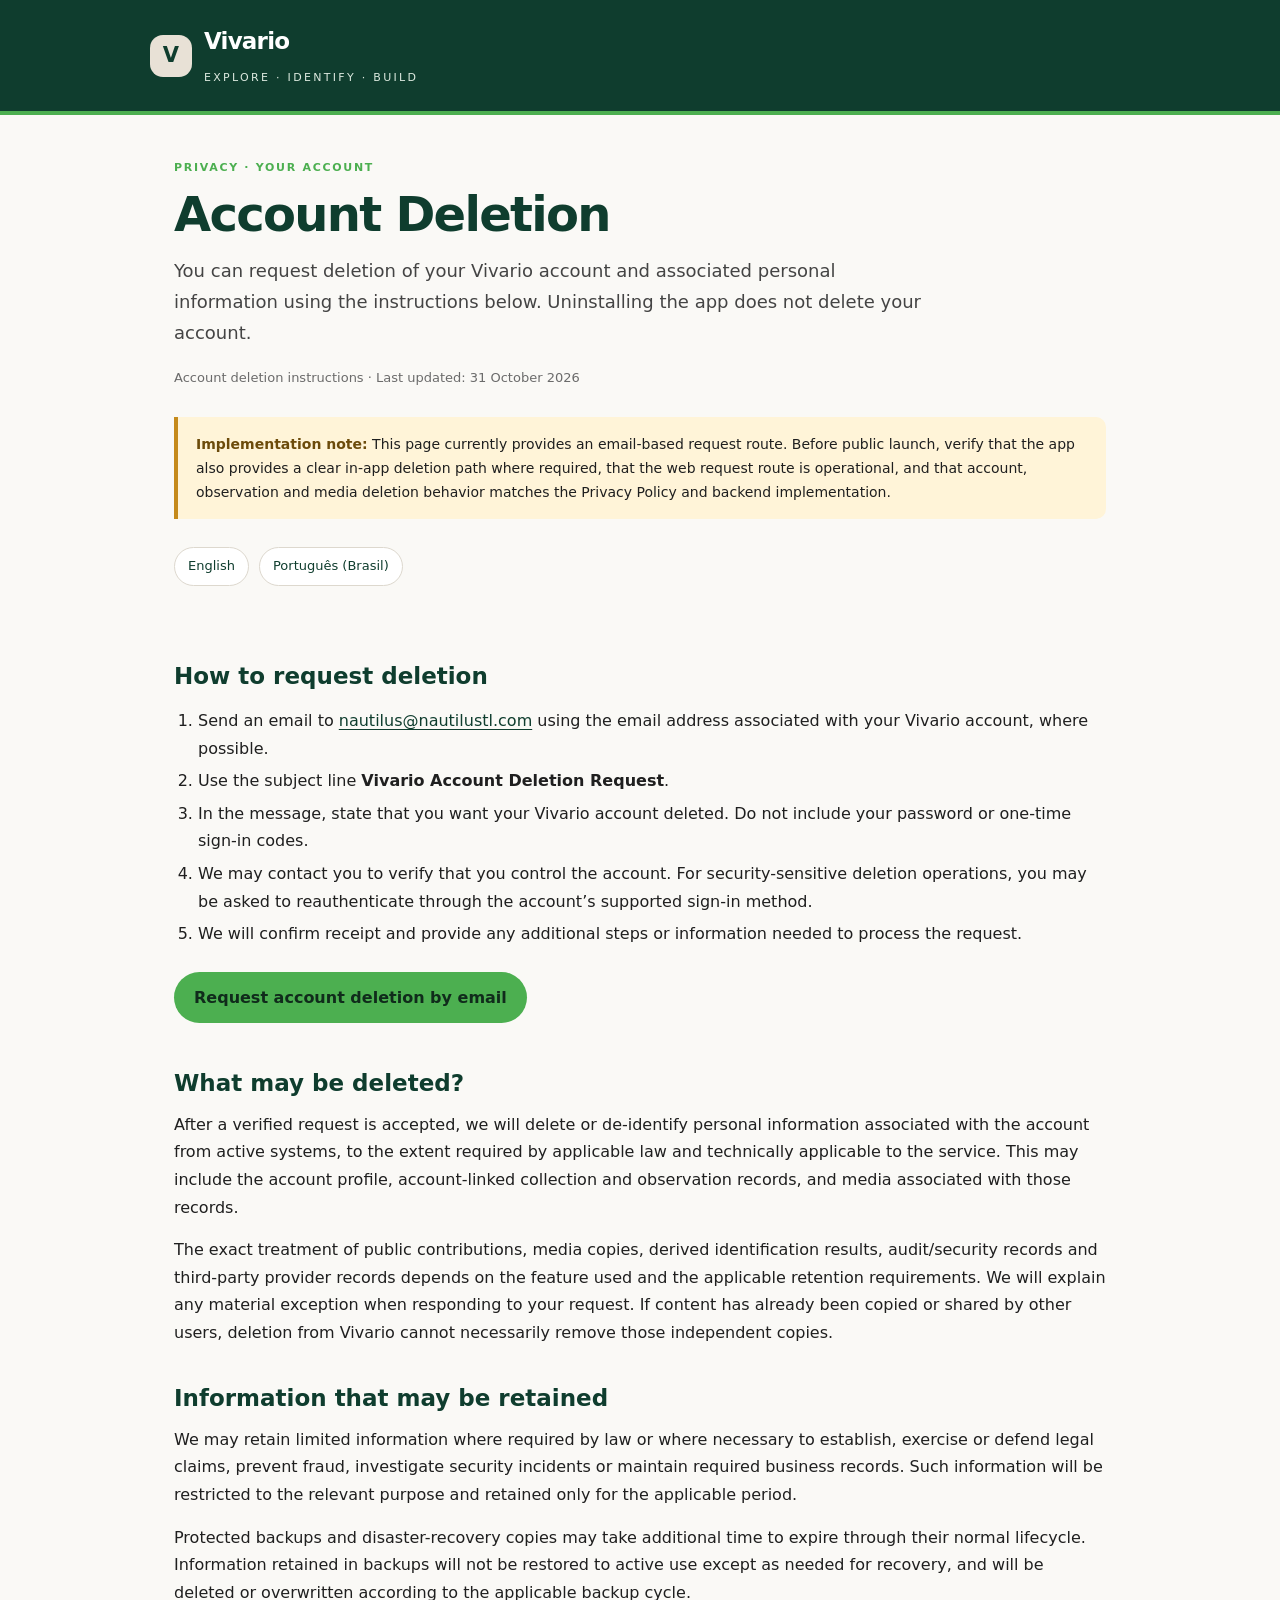
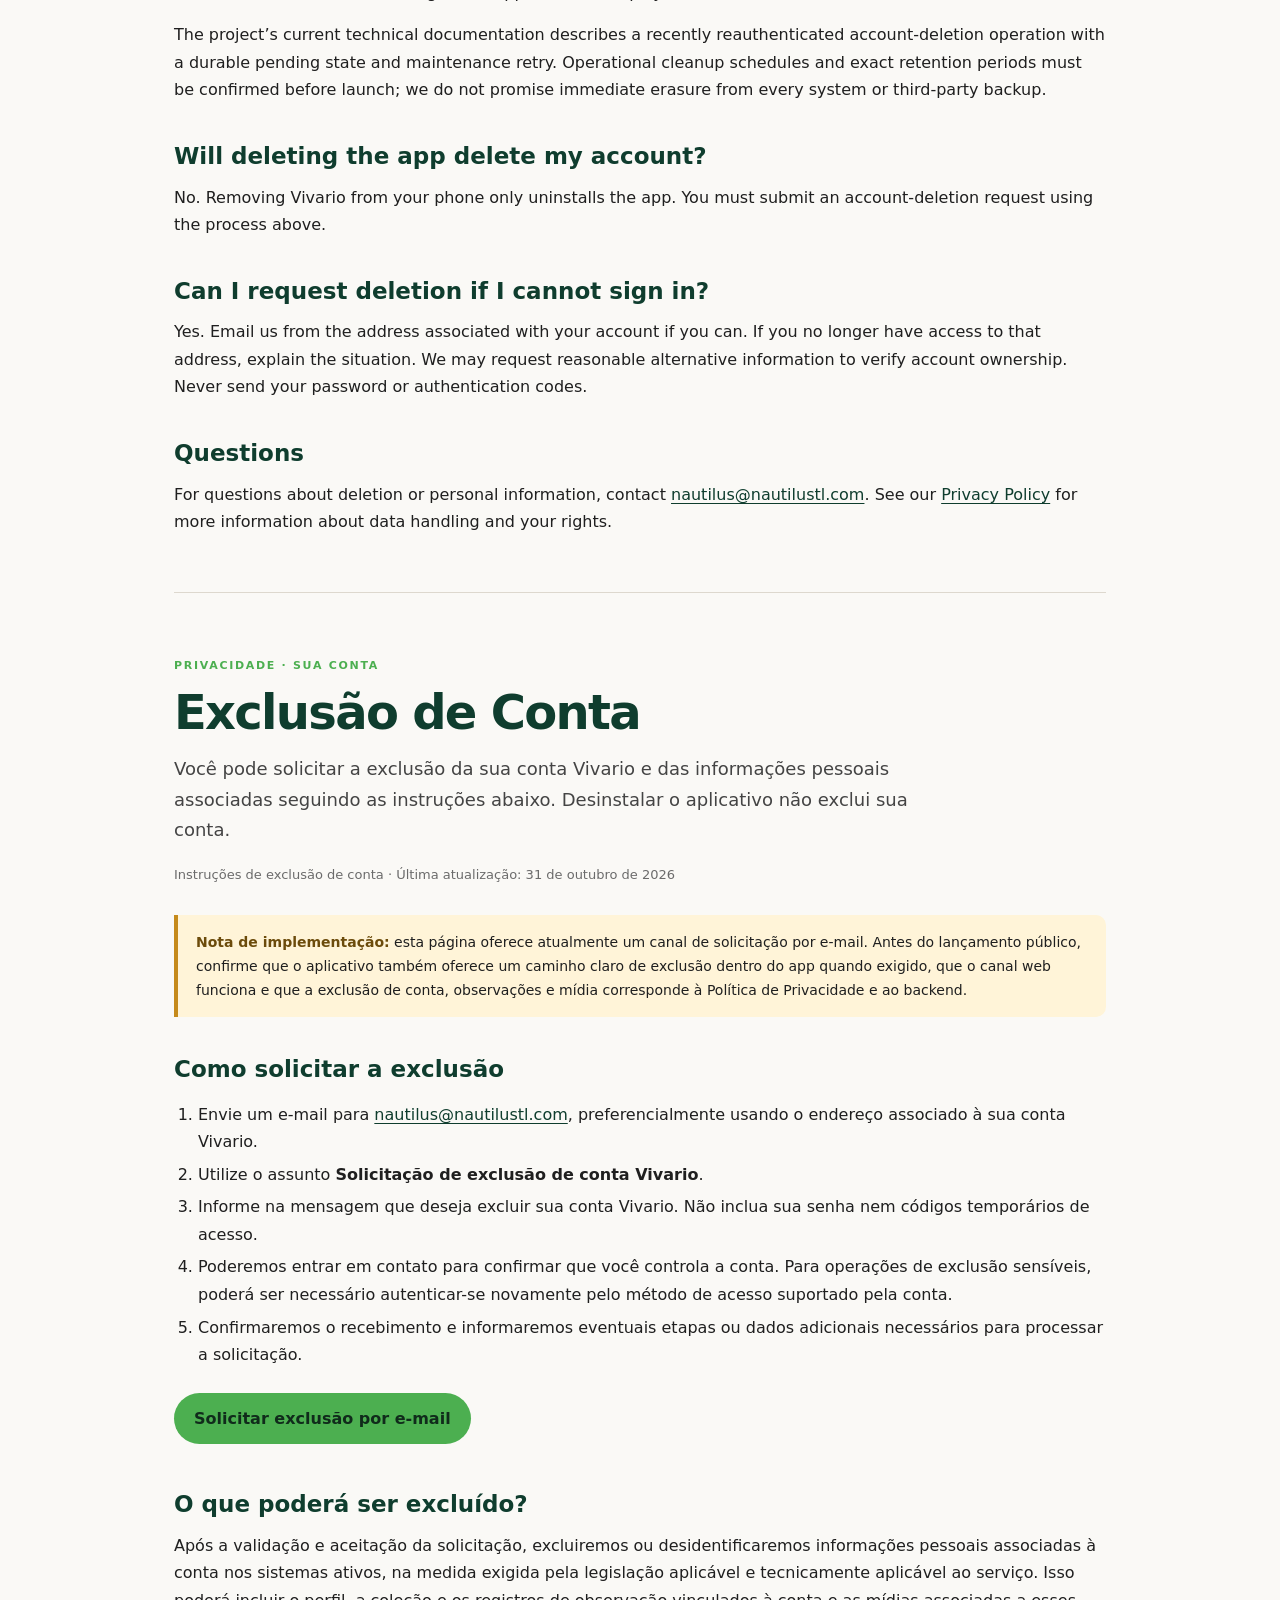
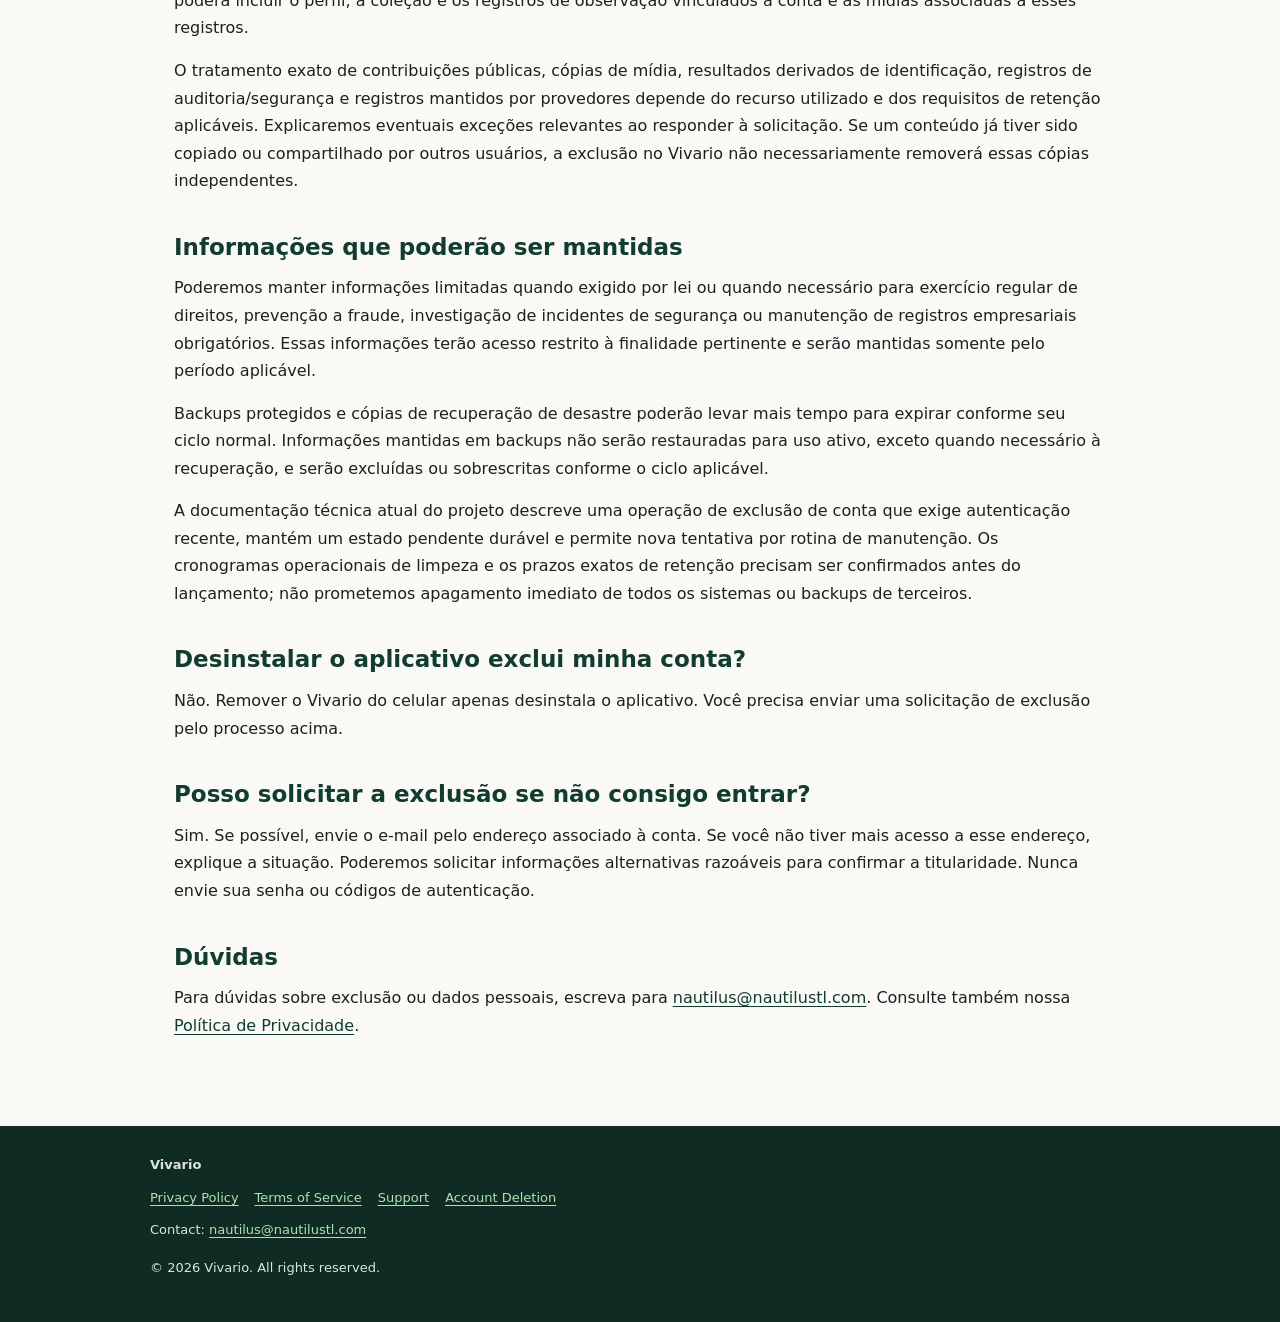
==== delete-account/index.html @ e832a82d "modified:   README.md 	new file:   assets/style.css 	new file:   delete-account/index.html 	modified" ====
<!doctype html>
<html lang="en">
<head>
  <meta charset="utf-8">
  <meta name="viewport" content="width=device-width, initial-scale=1">
  <meta name="description" content="How to request deletion of a Vivario account and associated personal information.">
  <meta name="robots" content="index,follow">
  <title>Account Deletion | Vivario</title>
  <link rel="stylesheet" href="../assets/style.css">
</head>
<body>
<header class="site-header"><div class="header-inner">
  <a class="brand" href="../" aria-label="Vivario home">
    <span class="brand-mark">V</span>
    <span><span class="brand-name">Vivario</span><br><span class="tagline">Explore · Identify · Build</span></span>
  </a>
</div></header>
<main>

<div class="eyebrow">Privacy · Your account</div>
<h1>Account Deletion</h1>
<p class="lead">You can request deletion of your Vivario account and associated personal information using the instructions below. Uninstalling the app does not delete your account.</p>
<p class="meta">Account deletion instructions · Last updated: 31 October 2026</p>
<div class="notice"><strong>Implementation note:</strong> This page currently provides an email-based request route. Before public launch, verify that the app also provides a clear in-app deletion path where required, that the web request route is operational, and that account, observation and media deletion behavior matches the Privacy Policy and backend implementation.</div>
<nav class="lang-nav"><a href="#english">English</a><a href="#portugues">Português (Brasil)</a></nav>
<section id="english" class="doc-section">
<h2>How to request deletion</h2>
<ol>
<li>Send an email to <a href="mailto:nautilus@nautilustl.com?subject=Vivario%20Account%20Deletion%20Request">nautilus@nautilustl.com</a> using the email address associated with your Vivario account, where possible.</li>
<li>Use the subject line <strong>Vivario Account Deletion Request</strong>.</li>
<li>In the message, state that you want your Vivario account deleted. Do not include your password or one-time sign-in codes.</li>
<li>We may contact you to verify that you control the account. For security-sensitive deletion operations, you may be asked to reauthenticate through the account’s supported sign-in method.</li>
<li>We will confirm receipt and provide any additional steps or information needed to process the request.</li>
</ol>
<a class="button" href="mailto:nautilus@nautilustl.com?subject=Vivario%20Account%20Deletion%20Request&body=I%20request%20the%20deletion%20of%20my%20Vivario%20account.%0A%0AAccount%20email%3A%20">Request account deletion by email</a>

<h2>What may be deleted?</h2>
<p>After a verified request is accepted, we will delete or de-identify personal information associated with the account from active systems, to the extent required by applicable law and technically applicable to the service. This may include the account profile, account-linked collection and observation records, and media associated with those records.</p>
<p>The exact treatment of public contributions, media copies, derived identification results, audit/security records and third-party provider records depends on the feature used and the applicable retention requirements. We will explain any material exception when responding to your request. If content has already been copied or shared by other users, deletion from Vivario cannot necessarily remove those independent copies.</p>

<h2>Information that may be retained</h2>
<p>We may retain limited information where required by law or where necessary to establish, exercise or defend legal claims, prevent fraud, investigate security incidents or maintain required business records. Such information will be restricted to the relevant purpose and retained only for the applicable period.</p>
<p>Protected backups and disaster-recovery copies may take additional time to expire through their normal lifecycle. Information retained in backups will not be restored to active use except as needed for recovery, and will be deleted or overwritten according to the applicable backup cycle.</p>
<p>The project’s current technical documentation describes a recently reauthenticated account-deletion operation with a durable pending state and maintenance retry. Operational cleanup schedules and exact retention periods must be confirmed before launch; we do not promise immediate erasure from every system or third-party backup.</p>

<h2>Will deleting the app delete my account?</h2>
<p>No. Removing Vivario from your phone only uninstalls the app. You must submit an account-deletion request using the process above.</p>

<h2>Can I request deletion if I cannot sign in?</h2>
<p>Yes. Email us from the address associated with your account if you can. If you no longer have access to that address, explain the situation. We may request reasonable alternative information to verify account ownership. Never send your password or authentication codes.</p>

<h2>Questions</h2>
<p>For questions about deletion or personal information, contact <a href="mailto:nautilus@nautilustl.com">nautilus@nautilustl.com</a>. See our <a href="../privacy/">Privacy Policy</a> for more information about data handling and your rights.</p>
</section>
<hr class="lang-divider">
<section id="portugues" class="doc-section" lang="pt-BR">
<div class="eyebrow">Privacidade · Sua conta</div>
<h1>Exclusão de Conta</h1>
<p class="lead">Você pode solicitar a exclusão da sua conta Vivario e das informações pessoais associadas seguindo as instruções abaixo. Desinstalar o aplicativo não exclui sua conta.</p>
<p class="meta">Instruções de exclusão de conta · Última atualização: 31 de outubro de 2026</p>
<div class="notice"><strong>Nota de implementação:</strong> esta página oferece atualmente um canal de solicitação por e-mail. Antes do lançamento público, confirme que o aplicativo também oferece um caminho claro de exclusão dentro do app quando exigido, que o canal web funciona e que a exclusão de conta, observações e mídia corresponde à Política de Privacidade e ao backend.</div>

<h2>Como solicitar a exclusão</h2>
<ol>
<li>Envie um e-mail para <a href="mailto:nautilus@nautilustl.com?subject=Solicita%C3%A7%C3%A3o%20de%20exclus%C3%A3o%20de%20conta%20Vivario">nautilus@nautilustl.com</a>, preferencialmente usando o endereço associado à sua conta Vivario.</li>
<li>Utilize o assunto <strong>Solicitação de exclusão de conta Vivario</strong>.</li>
<li>Informe na mensagem que deseja excluir sua conta Vivario. Não inclua sua senha nem códigos temporários de acesso.</li>
<li>Poderemos entrar em contato para confirmar que você controla a conta. Para operações de exclusão sensíveis, poderá ser necessário autenticar-se novamente pelo método de acesso suportado pela conta.</li>
<li>Confirmaremos o recebimento e informaremos eventuais etapas ou dados adicionais necessários para processar a solicitação.</li>
</ol>
<a class="button" href="mailto:nautilus@nautilustl.com?subject=Solicita%C3%A7%C3%A3o%20de%20exclus%C3%A3o%20de%20conta%20Vivario&body=Solicito%20a%20exclus%C3%A3o%20da%20minha%20conta%20Vivario.%0A%0AE-mail%20da%20conta%3A%20">Solicitar exclusão por e-mail</a>

<h2>O que poderá ser excluído?</h2>
<p>Após a validação e aceitação da solicitação, excluiremos ou desidentificaremos informações pessoais associadas à conta nos sistemas ativos, na medida exigida pela legislação aplicável e tecnicamente aplicável ao serviço. Isso poderá incluir o perfil, a coleção e os registros de observação vinculados à conta e as mídias associadas a esses registros.</p>
<p>O tratamento exato de contribuições públicas, cópias de mídia, resultados derivados de identificação, registros de auditoria/segurança e registros mantidos por provedores depende do recurso utilizado e dos requisitos de retenção aplicáveis. Explicaremos eventuais exceções relevantes ao responder à solicitação. Se um conteúdo já tiver sido copiado ou compartilhado por outros usuários, a exclusão no Vivario não necessariamente removerá essas cópias independentes.</p>

<h2>Informações que poderão ser mantidas</h2>
<p>Poderemos manter informações limitadas quando exigido por lei ou quando necessário para exercício regular de direitos, prevenção a fraude, investigação de incidentes de segurança ou manutenção de registros empresariais obrigatórios. Essas informações terão acesso restrito à finalidade pertinente e serão mantidas somente pelo período aplicável.</p>
<p>Backups protegidos e cópias de recuperação de desastre poderão levar mais tempo para expirar conforme seu ciclo normal. Informações mantidas em backups não serão restauradas para uso ativo, exceto quando necessário à recuperação, e serão excluídas ou sobrescritas conforme o ciclo aplicável.</p>
<p>A documentação técnica atual do projeto descreve uma operação de exclusão de conta que exige autenticação recente, mantém um estado pendente durável e permite nova tentativa por rotina de manutenção. Os cronogramas operacionais de limpeza e os prazos exatos de retenção precisam ser confirmados antes do lançamento; não prometemos apagamento imediato de todos os sistemas ou backups de terceiros.</p>

<h2>Desinstalar o aplicativo exclui minha conta?</h2>
<p>Não. Remover o Vivario do celular apenas desinstala o aplicativo. Você precisa enviar uma solicitação de exclusão pelo processo acima.</p>

<h2>Posso solicitar a exclusão se não consigo entrar?</h2>
<p>Sim. Se possível, envie o e-mail pelo endereço associado à conta. Se você não tiver mais acesso a esse endereço, explique a situação. Poderemos solicitar informações alternativas razoáveis para confirmar a titularidade. Nunca envie sua senha ou códigos de autenticação.</p>

<h2>Dúvidas</h2>
<p>Para dúvidas sobre exclusão ou dados pessoais, escreva para <a href="mailto:nautilus@nautilustl.com">nautilus@nautilustl.com</a>. Consulte também nossa <a href="../privacy/">Política de Privacidade</a>.</p>
</section>

</main>
<footer class="site-footer"><div class="site-footer-inner">
  <strong>Vivario</strong>
  <div class="footer-links">
    <a href="../privacy/">Privacy Policy</a>
    <a href="../terms/">Terms of Service</a>
    <a href="../support/">Support</a>
    <a href="../delete-account/">Account Deletion</a>
  </div>
  <p>Contact: <a href="mailto:nautilus@nautilustl.com">nautilus@nautilustl.com</a></p>
  <p>© 2026 Vivario. All rights reserved.</p>
</div></footer>
</body></html>
---- assets/style.css ----
:root {
  color-scheme: light;
  --forest: #0F3D2E;
  --leaf: #4CAF50;
  --cream: #E8E1D6;
  --ink: #1F1F1F;
  --muted: #6B6B6B;
  --paper: #FAF9F6;
  --line: #DDD8CE;
  --surface: #FFFFFF;
  --warning: #FFF4D8;
}
* { box-sizing: border-box; }
html { scroll-behavior: smooth; }
body {
  margin: 0; background: var(--paper); color: var(--ink);
  font: 16px/1.72 "Poppins", "Avenir Next", Avenir, system-ui, -apple-system, sans-serif;
}
a { color: var(--forest); text-underline-offset: 3px; }
a:hover { color: #287A42; }
.site-header {
  background: var(--forest); color: white; padding: 22px 24px;
  border-bottom: 4px solid var(--leaf);
}
.header-inner, main, .site-footer-inner { max-width: 980px; margin: 0 auto; }
.brand { display: inline-flex; align-items: center; gap: 12px; color: white; text-decoration: none; }
.brand-mark {
  width: 42px; height: 42px; border-radius: 13px; display: grid; place-items: center;
  color: var(--forest); background: var(--cream); font-weight: 800; font-size: 21px;
}
.brand-name { font-size: 23px; font-weight: 750; letter-spacing: -.8px; }
.brand-name span { color: #75D47A; }
.tagline { color: #DCE9DF; font-size: 11px; letter-spacing: 2.3px; text-transform: uppercase; }
main { padding: 44px 24px 72px; }
.eyebrow { color: var(--leaf); font-weight: 750; letter-spacing: 1.7px; text-transform: uppercase; font-size: 11px; }
h1 { color: var(--forest); font-size: clamp(34px, 5vw, 48px); line-height: 1.12; letter-spacing: -1.7px; margin: 10px 0 14px; }
h2 { color: var(--forest); font-size: 23px; line-height: 1.3; margin: 38px 0 12px; }
h3 { color: var(--forest); font-size: 17px; margin: 25px 0 8px; }
p { margin: 0 0 15px; }
.lead { color: #444; font-size: 18px; max-width: 760px; }
.meta { color: var(--muted); font-size: 13px; margin: 18px 0 28px; }
.notice {
  background: var(--warning); border-left: 4px solid #C58A1B; padding: 15px 18px;
  border-radius: 0 10px 10px 0; margin: 22px 0 28px; font-size: 14px;
}
.notice strong { color: #6C4B0B; }
.lang-nav { display: flex; flex-wrap: wrap; gap: 10px; margin: 24px 0 30px; }
.lang-nav a, .pill-link {
  display: inline-block; border: 1px solid var(--line); border-radius: 999px;
  padding: 7px 13px; text-decoration: none; font-size: 13px; background: white;
}
.doc-section { padding-top: 8px; }
.lang-divider { border: 0; border-top: 1px solid var(--line); margin: 56px 0; }
ul, ol { padding-left: 24px; }
li { margin: 5px 0; }
table { width: 100%; border-collapse: collapse; margin: 18px 0 25px; font-size: 14px; }
th, td { text-align: left; vertical-align: top; padding: 12px; border: 1px solid var(--line); }
th { background: #F0EEE8; color: var(--forest); }
.card-grid { display: grid; grid-template-columns: repeat(auto-fit, minmax(220px, 1fr)); gap: 14px; margin: 24px 0; }
.card { background: var(--surface); border: 1px solid var(--line); border-radius: 14px; padding: 19px; }
.card h3 { margin-top: 0; }
.button {
  display: inline-block; background: var(--leaf); color: #102B1B; text-decoration: none;
  font-weight: 750; border-radius: 999px; padding: 12px 20px; margin: 8px 8px 8px 0;
}
.button.secondary { background: var(--forest); color: white; }
.site-footer { background: #102B23; color: #D9E5DC; padding: 28px 24px; font-size: 13px; }
.site-footer a { color: #A8E5AD; }
.footer-links { display: flex; flex-wrap: wrap; gap: 16px; margin: 10px 0; }
.small { color: var(--muted); font-size: 13px; }
.placeholder {
  color: #8B3D20; background: #FFF0E8; border: 1px dashed #D69A7F;
  padding: 2px 5px; border-radius: 4px; font-weight: 650;
}
.contact-box { background: var(--forest); color: white; border-radius: 16px; padding: 24px; margin: 28px 0; }
.contact-box h2 { color: white; margin-top: 0; }
.contact-box a { color: #A8E5AD; }
@media (max-width: 620px) {
  main { padding: 32px 18px 54px; }
  .site-header { padding: 17px 18px; }
  table { display: block; overflow-x: auto; }
}
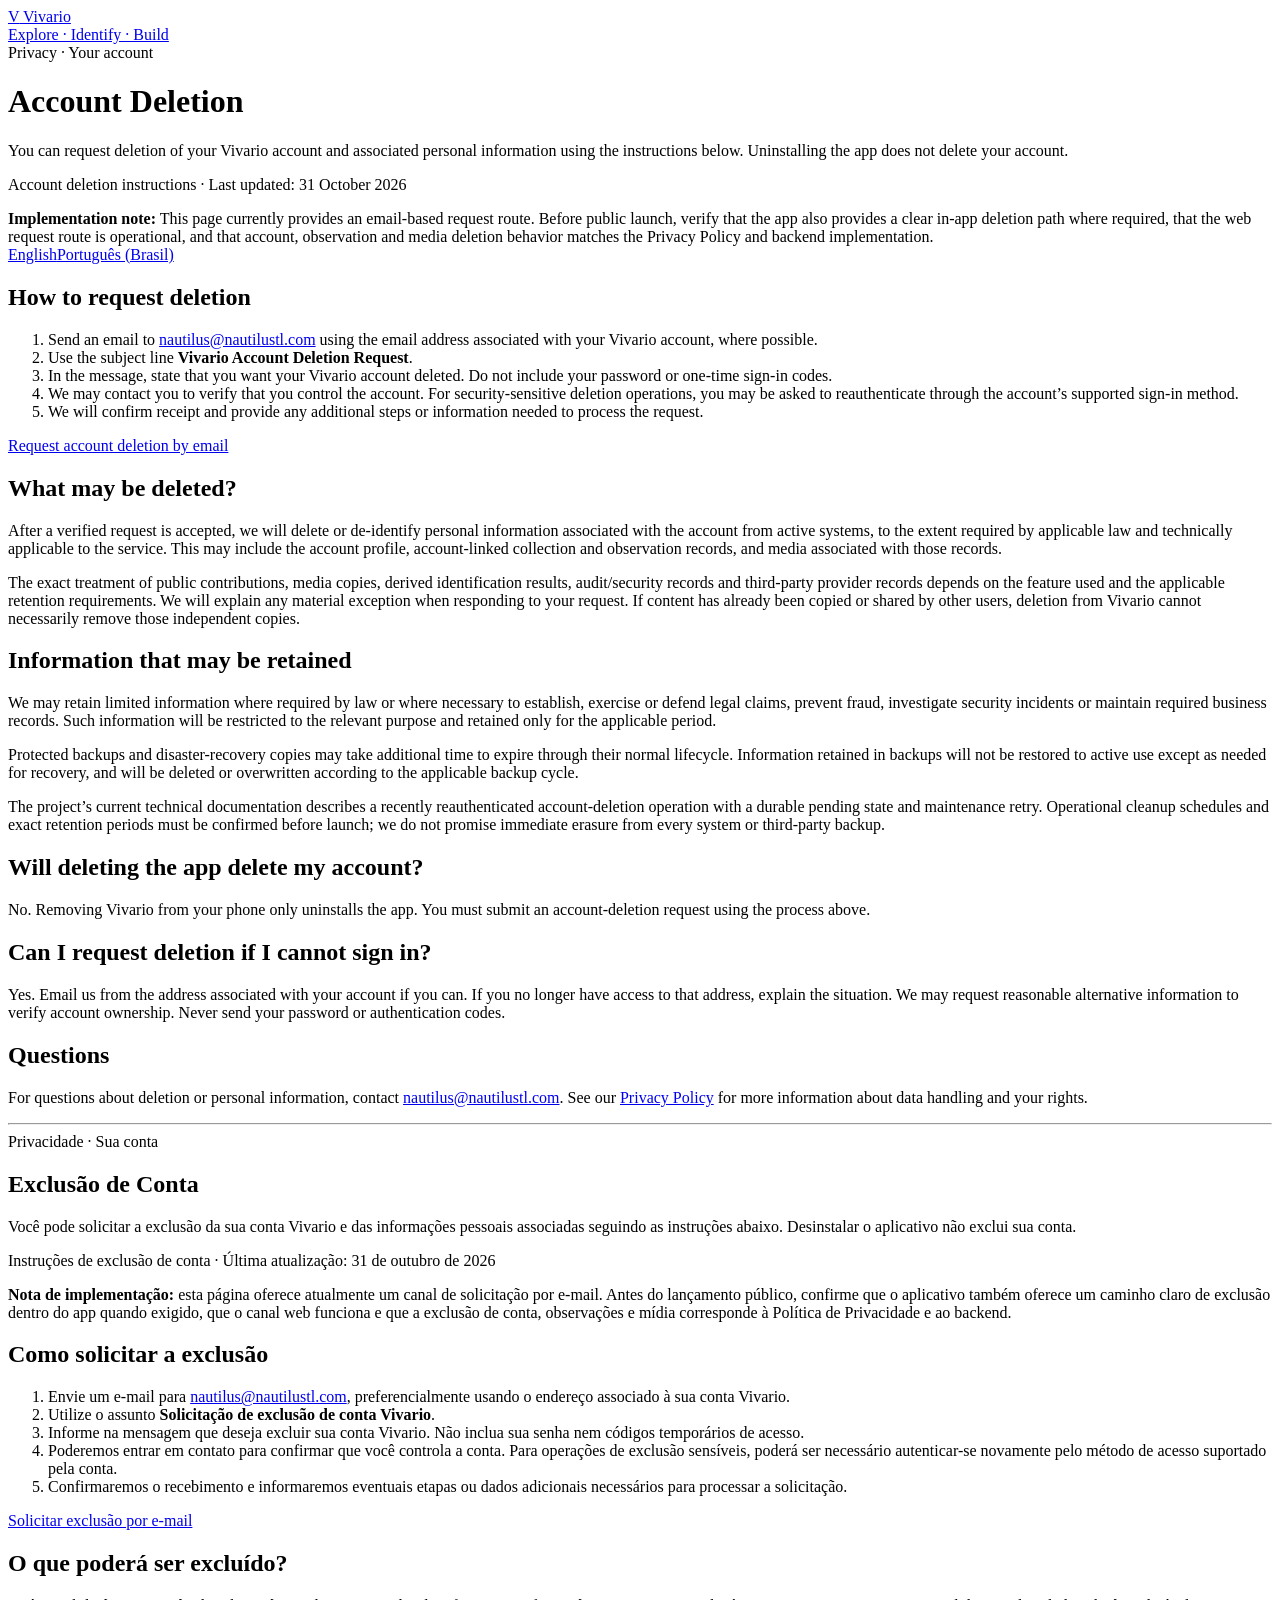
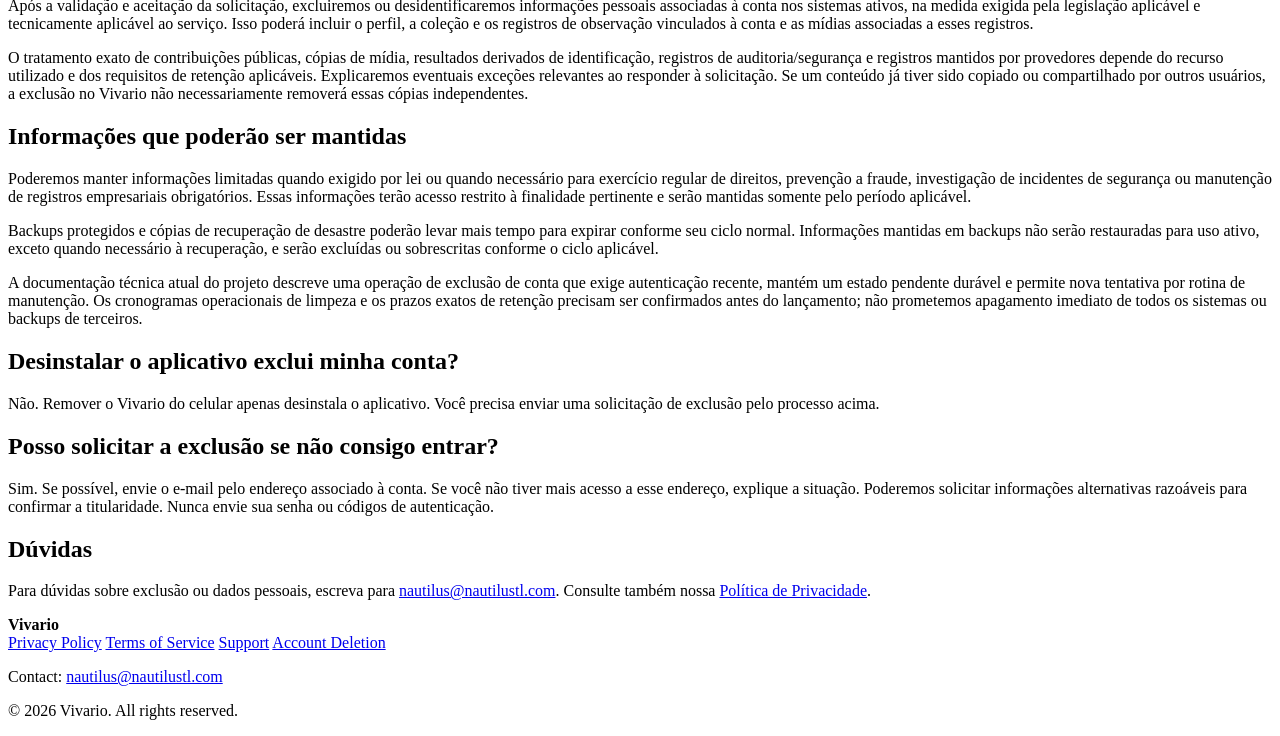
==== commit 9e37d90e: "modified:   README.md 	new file:   assets/icon.png 	modified:   delete-account/index.html 	modified:" ====
--- a/delete-account/index.html
+++ b/delete-account/index.html
@@ -6,7 +6,7 @@
   <meta name="description" content="How to request deletion of a Vivario account and associated personal information.">
   <meta name="robots" content="index,follow">
   <title>Account Deletion | Vivario</title>
-  <link rel="stylesheet" href="../assets/style.css">
+  <link rel="icon" type="image/png" href="/assets/icon.png">
 </head>
 <body>
 <header class="site-header"><div class="header-inner">
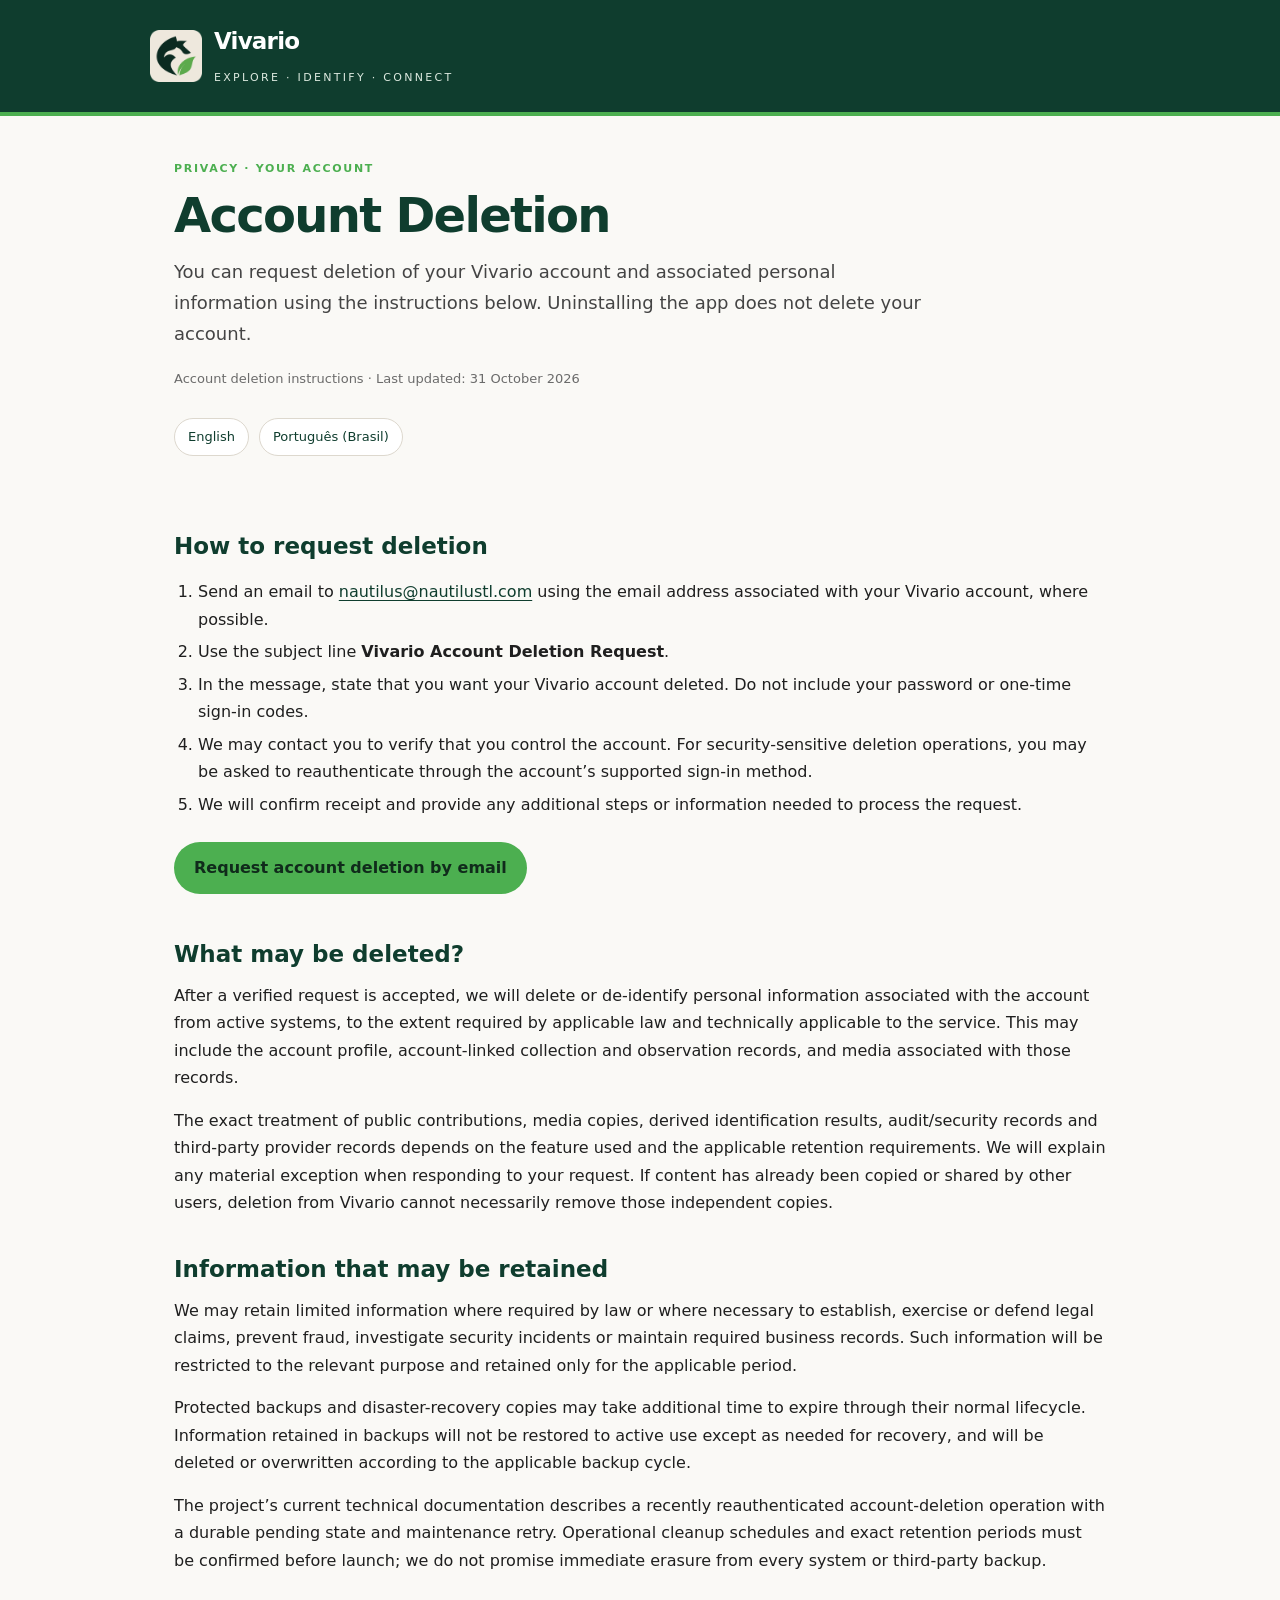
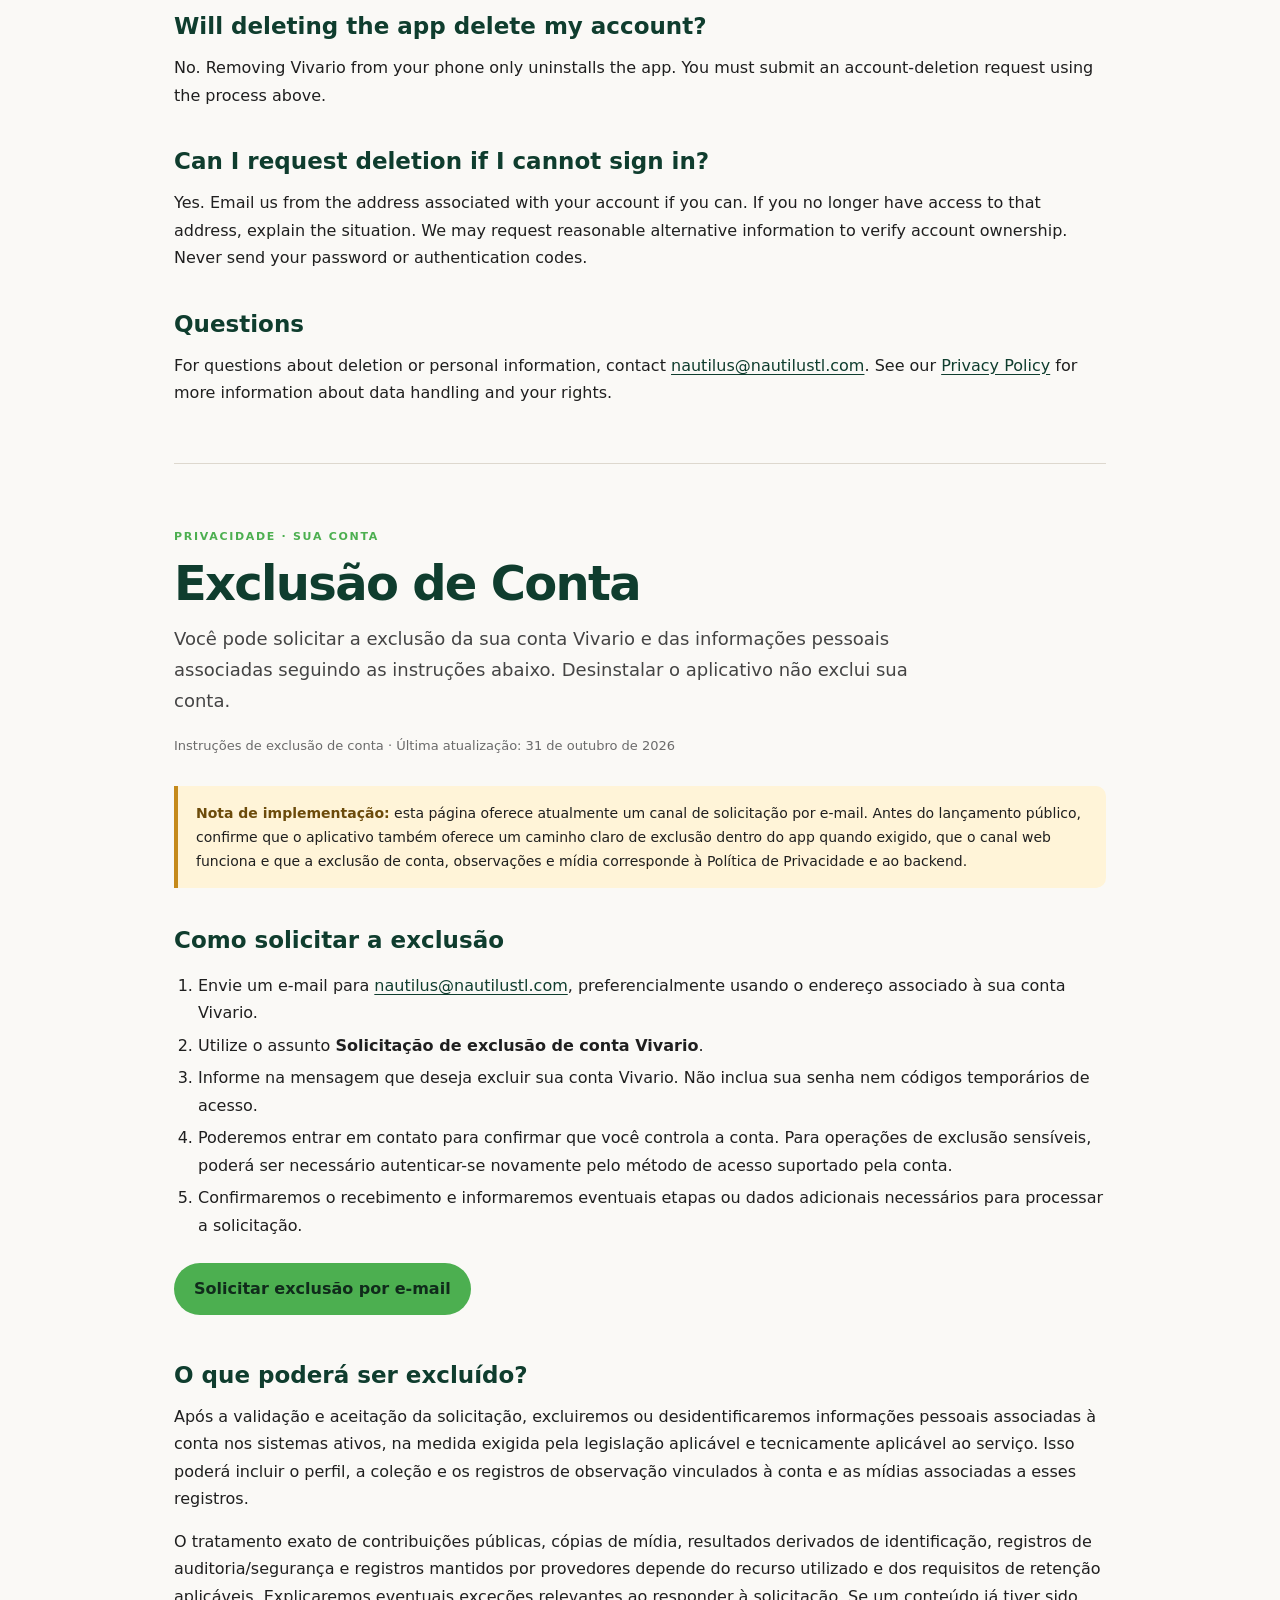
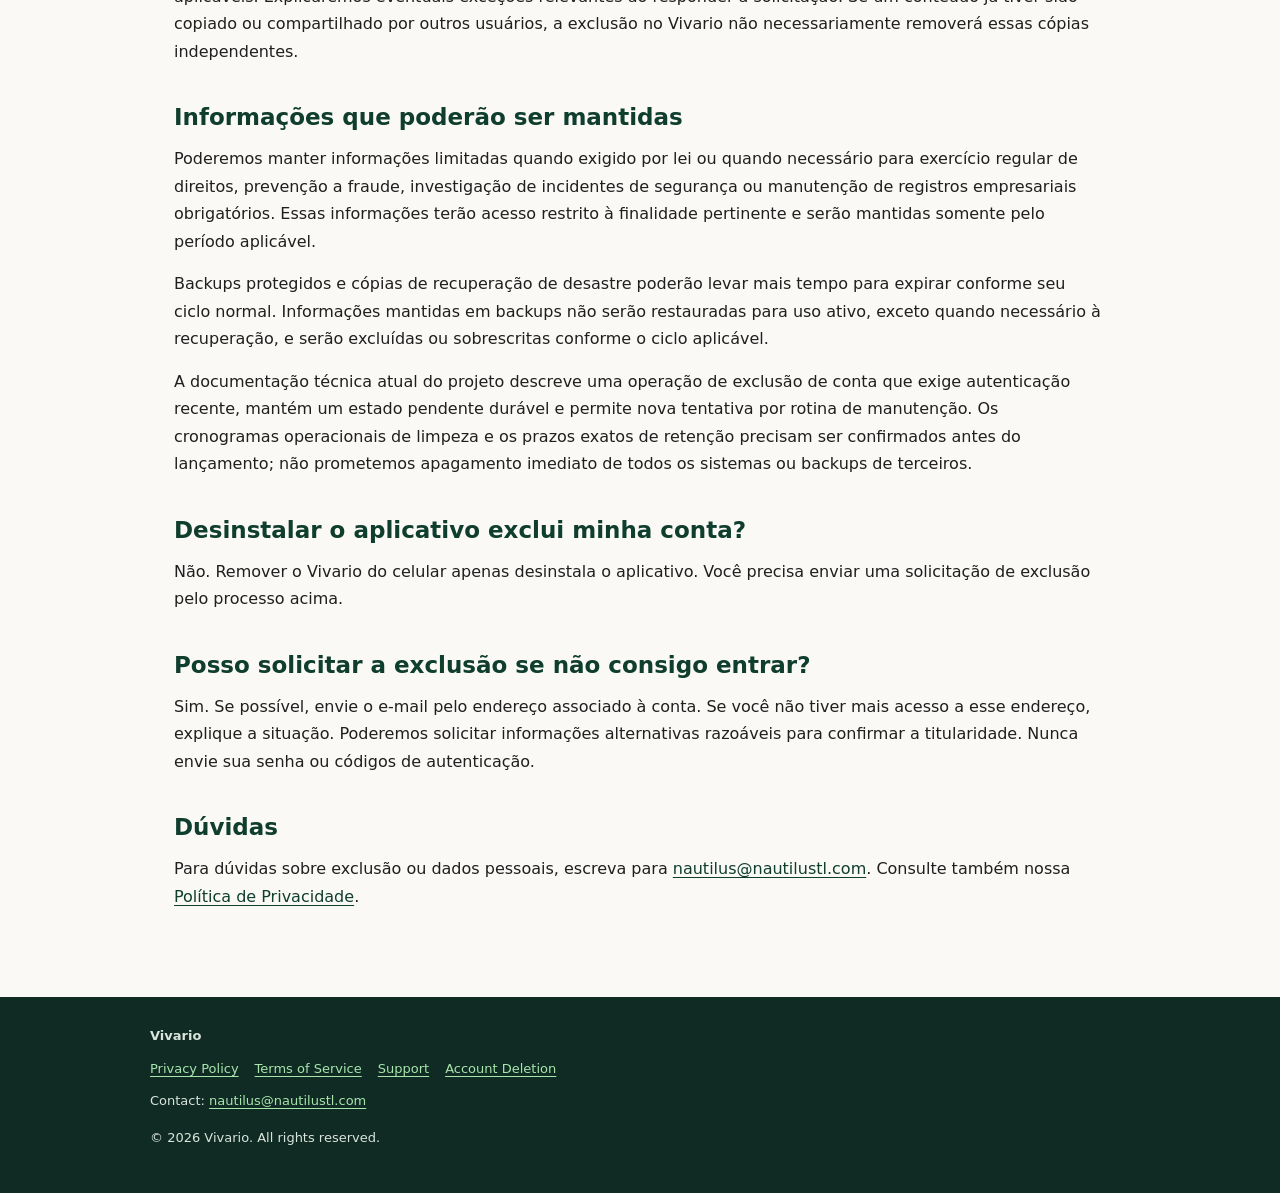
==== commit a85adb76: "modified:   README.md 	modified:   assets/icon.png 	new file:   assets/icon2.png 	modified:   assets" ====
--- a/delete-account/index.html
+++ b/delete-account/index.html
@@ -7,12 +7,13 @@
   <meta name="robots" content="index,follow">
   <title>Account Deletion | Vivario</title>
   <link rel="icon" type="image/png" href="/assets/icon.png">
+  <link rel="stylesheet" href="../assets/style.css">
 </head>
 <body>
 <header class="site-header"><div class="header-inner">
   <a class="brand" href="../" aria-label="Vivario home">
-    <span class="brand-mark">V</span>
-    <span><span class="brand-name">Vivario</span><br><span class="tagline">Explore · Identify · Build</span></span>
+    <img class="brand-icon" src="../assets/icon.png" alt="Vivario">
+    <span><span class="brand-name">Vivario</span><br><span class="tagline">Explore · Identify · Connect</span></span>
   </a>
 </div></header>
 <main>
@@ -21,7 +22,6 @@
 <h1>Account Deletion</h1>
 <p class="lead">You can request deletion of your Vivario account and associated personal information using the instructions below. Uninstalling the app does not delete your account.</p>
 <p class="meta">Account deletion instructions · Last updated: 31 October 2026</p>
-<div class="notice"><strong>Implementation note:</strong> This page currently provides an email-based request route. Before public launch, verify that the app also provides a clear in-app deletion path where required, that the web request route is operational, and that account, observation and media deletion behavior matches the Privacy Policy and backend implementation.</div>
 <nav class="lang-nav"><a href="#english">English</a><a href="#portugues">Português (Brasil)</a></nav>
 <section id="english" class="doc-section">
 <h2>How to request deletion</h2>
--- a/assets/style.css
+++ b/assets/style.css
@@ -0,0 +1,88 @@
+:root {
+  color-scheme: light;
+  --forest: #0F3D2E;
+  --leaf: #4CAF50;
+  --cream: #E8E1D6;
+  --ink: #1F1F1F;
+  --muted: #6B6B6B;
+  --paper: #FAF9F6;
+  --line: #DDD8CE;
+  --surface: #FFFFFF;
+  --warning: #FFF4D8;
+}
+* { box-sizing: border-box; }
+html { scroll-behavior: smooth; }
+body {
+  margin: 0; background: var(--paper); color: var(--ink);
+  font: 16px/1.72 "Poppins", "Avenir Next", Avenir, system-ui, -apple-system, sans-serif;
+}
+a { color: var(--forest); text-underline-offset: 3px; }
+a:hover { color: #287A42; }
+.site-header {
+  background: var(--forest); color: white; padding: 22px 24px;
+  border-bottom: 4px solid var(--leaf);
+}
+.header-inner, main, .site-footer-inner { max-width: 980px; margin: 0 auto; }
+.brand { display: inline-flex; align-items: center; gap: 12px; color: white; text-decoration: none; }
+.brand-mark {
+  width: 42px; height: 42px; border-radius: 13px; display: grid; place-items: center;
+  color: var(--forest); background: var(--cream); font-weight: 800; font-size: 21px;
+}
+.brand-icon {
+  width: 52px;
+  height: 52px;
+  object-fit: contain;
+  flex-shrink: 0;
+}
+.brand-name { font-size: 23px; font-weight: 750; letter-spacing: -.8px; }
+.brand-name span { color: #75D47A; }
+.tagline { color: #DCE9DF; font-size: 11px; letter-spacing: 2.3px; text-transform: uppercase; }
+main { padding: 44px 24px 72px; }
+.eyebrow { color: var(--leaf); font-weight: 750; letter-spacing: 1.7px; text-transform: uppercase; font-size: 11px; }
+h1 { color: var(--forest); font-size: clamp(34px, 5vw, 48px); line-height: 1.12; letter-spacing: -1.7px; margin: 10px 0 14px; }
+h2 { color: var(--forest); font-size: 23px; line-height: 1.3; margin: 38px 0 12px; }
+h3 { color: var(--forest); font-size: 17px; margin: 25px 0 8px; }
+p { margin: 0 0 15px; }
+.lead { color: #444; font-size: 18px; max-width: 760px; }
+.meta { color: var(--muted); font-size: 13px; margin: 18px 0 28px; }
+.notice {
+  background: var(--warning); border-left: 4px solid #C58A1B; padding: 15px 18px;
+  border-radius: 0 10px 10px 0; margin: 22px 0 28px; font-size: 14px;
+}
+.notice strong { color: #6C4B0B; }
+.lang-nav { display: flex; flex-wrap: wrap; gap: 10px; margin: 24px 0 30px; }
+.lang-nav a, .pill-link {
+  display: inline-block; border: 1px solid var(--line); border-radius: 999px;
+  padding: 7px 13px; text-decoration: none; font-size: 13px; background: white;
+}
+.doc-section { padding-top: 8px; }
+.lang-divider { border: 0; border-top: 1px solid var(--line); margin: 56px 0; }
+ul, ol { padding-left: 24px; }
+li { margin: 5px 0; }
+table { width: 100%; border-collapse: collapse; margin: 18px 0 25px; font-size: 14px; }
+th, td { text-align: left; vertical-align: top; padding: 12px; border: 1px solid var(--line); }
+th { background: #F0EEE8; color: var(--forest); }
+.card-grid { display: grid; grid-template-columns: repeat(auto-fit, minmax(220px, 1fr)); gap: 14px; margin: 24px 0; }
+.card { background: var(--surface); border: 1px solid var(--line); border-radius: 14px; padding: 19px; }
+.card h3 { margin-top: 0; }
+.button {
+  display: inline-block; background: var(--leaf); color: #102B1B; text-decoration: none;
+  font-weight: 750; border-radius: 999px; padding: 12px 20px; margin: 8px 8px 8px 0;
+}
+.button.secondary { background: var(--forest); color: white; }
+.site-footer { background: #102B23; color: #D9E5DC; padding: 28px 24px; font-size: 13px; }
+.site-footer a { color: #A8E5AD; }
+.footer-links { display: flex; flex-wrap: wrap; gap: 16px; margin: 10px 0; }
+.small { color: var(--muted); font-size: 13px; }
+.placeholder {
+  color: #8B3D20; background: #FFF0E8; border: 1px dashed #D69A7F;
+  padding: 2px 5px; border-radius: 4px; font-weight: 650;
+}
+.contact-box { background: var(--forest); color: white; border-radius: 16px; padding: 24px; margin: 28px 0; }
+.contact-box h2 { color: white; margin-top: 0; }
+.contact-box a { color: #A8E5AD; }
+@media (max-width: 620px) {
+  main { padding: 32px 18px 54px; }
+  .site-header { padding: 17px 18px; }
+  table { display: block; overflow-x: auto; }
+}
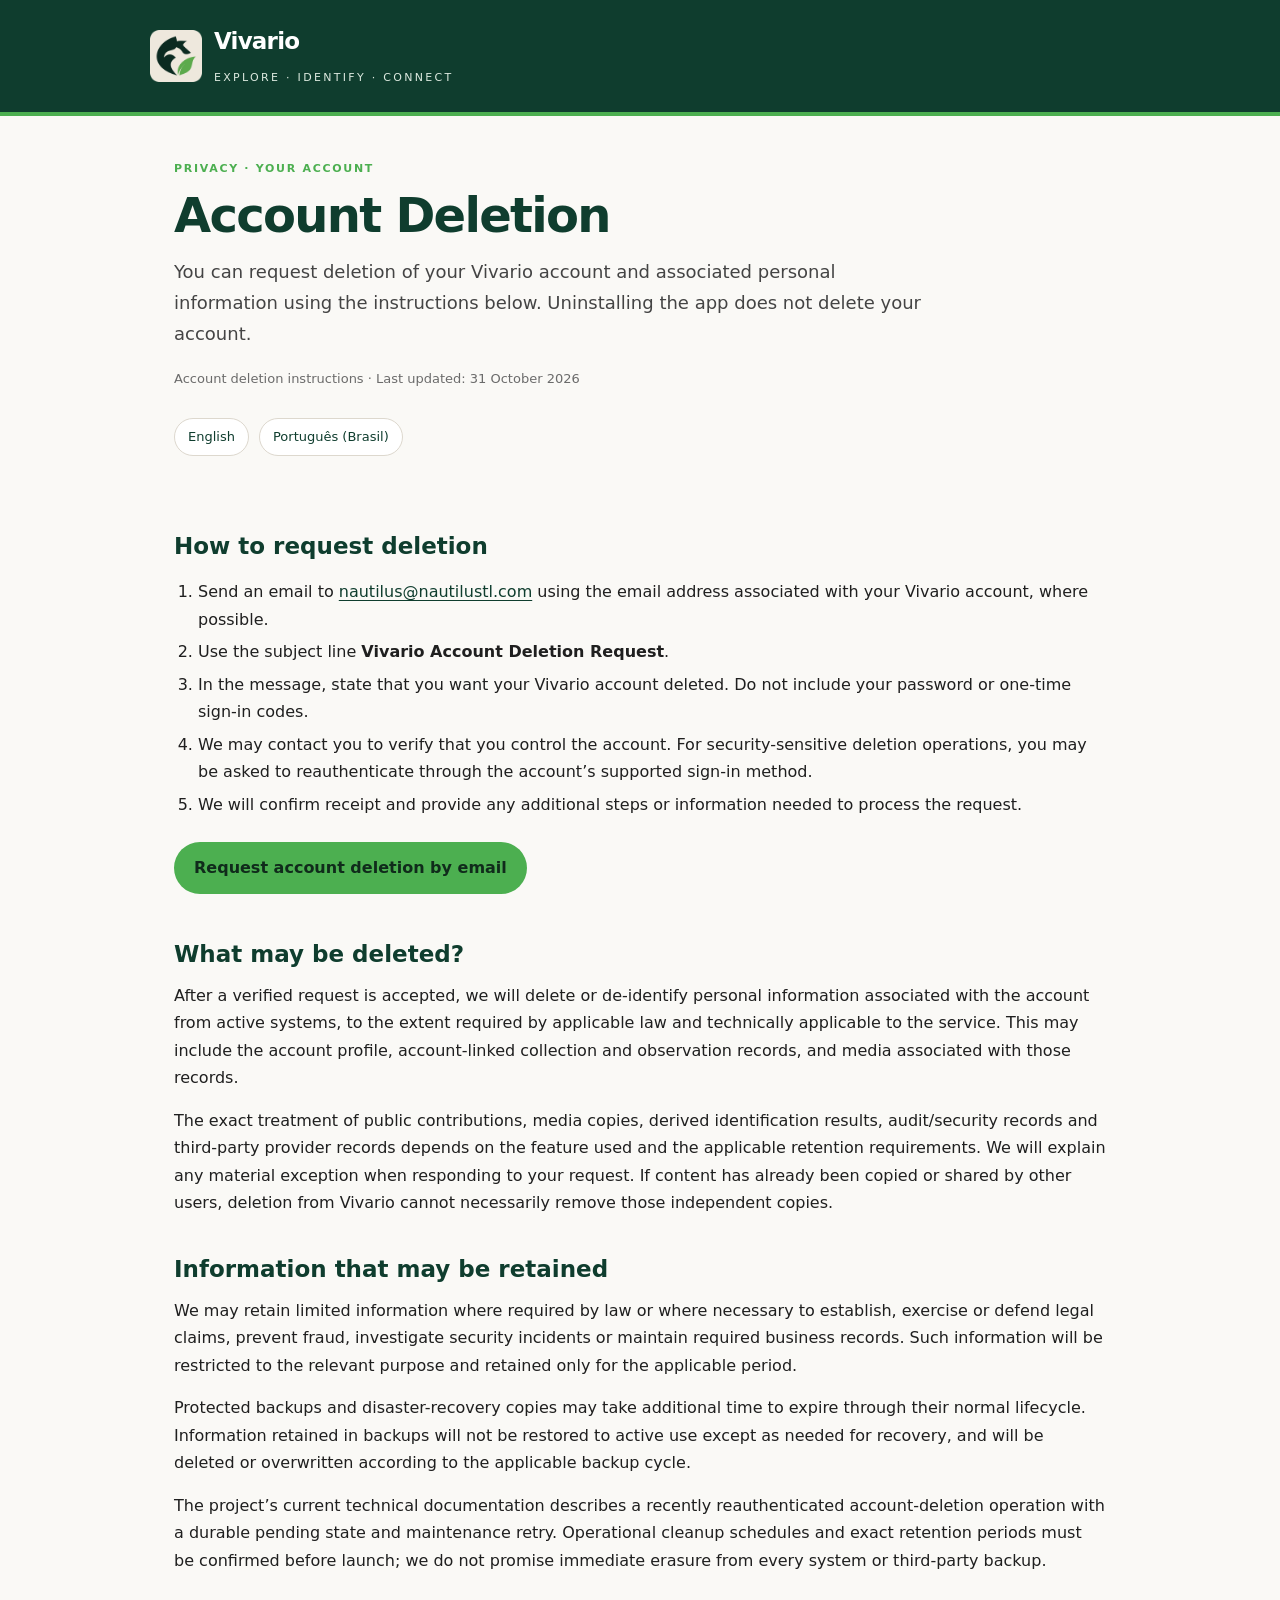
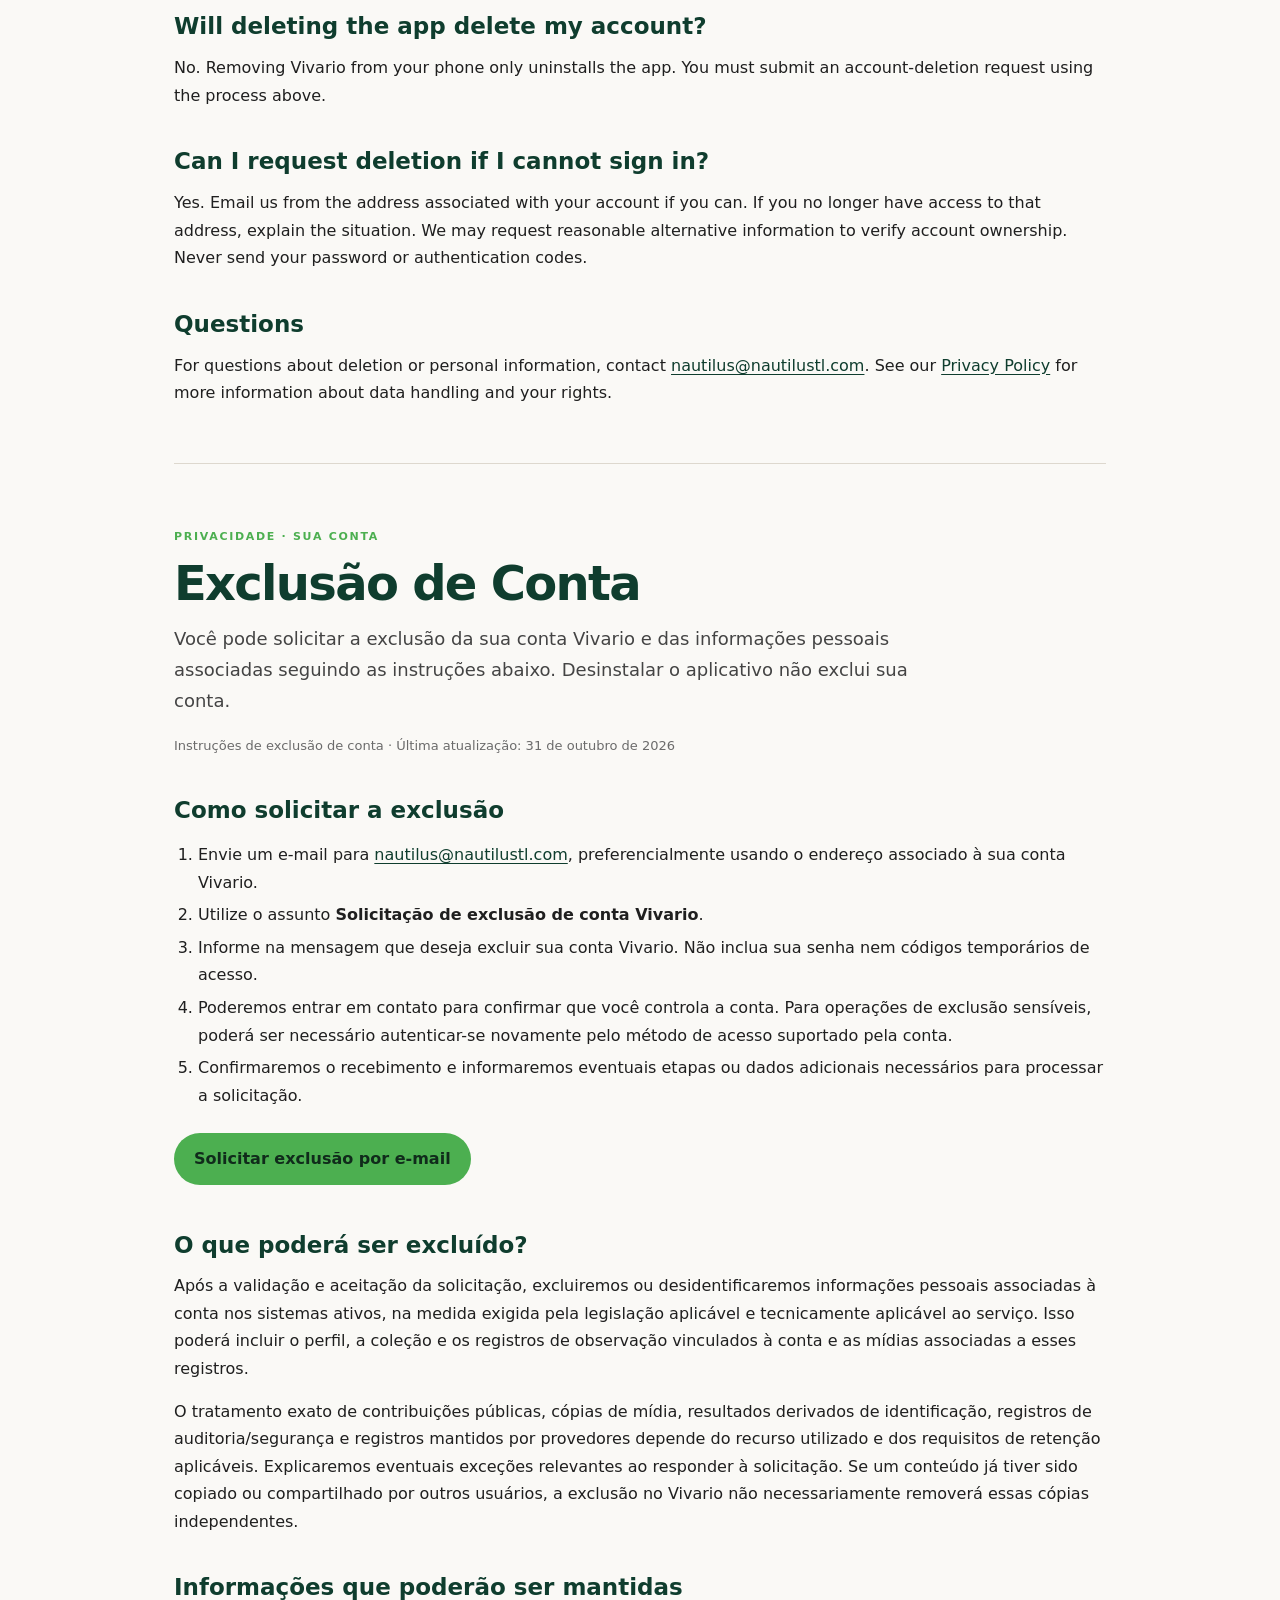
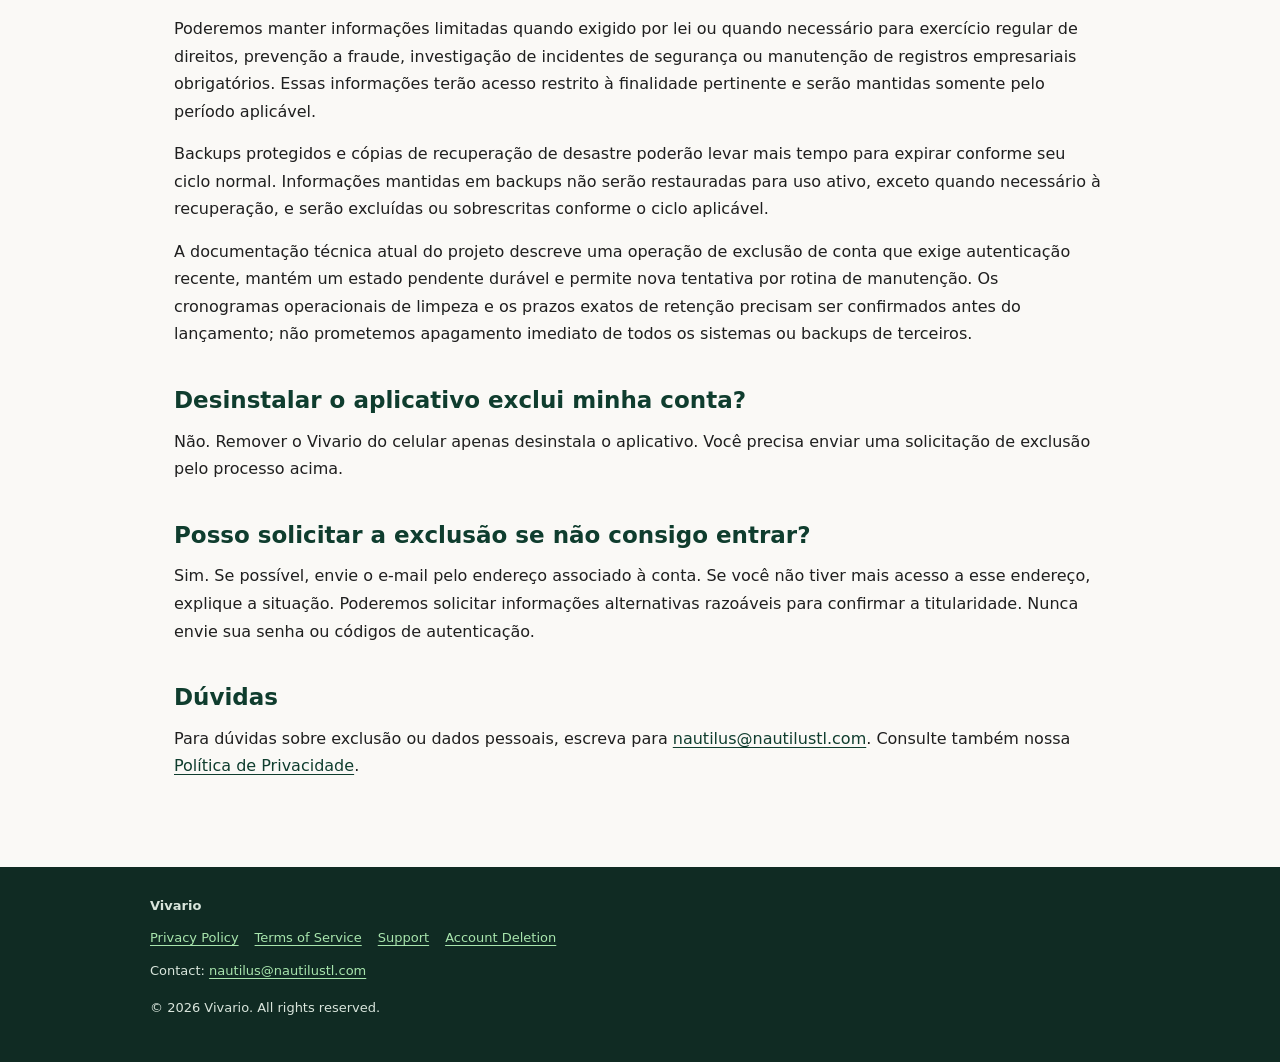
==== commit cb9e07ee: "deleted:    assets/icon2.png 	modified:   delete-account/index.html 	modified:   privacy/index.html " ====
--- a/delete-account/index.html
+++ b/delete-account/index.html
@@ -58,7 +58,6 @@
 <h1>Exclusão de Conta</h1>
 <p class="lead">Você pode solicitar a exclusão da sua conta Vivario e das informações pessoais associadas seguindo as instruções abaixo. Desinstalar o aplicativo não exclui sua conta.</p>
 <p class="meta">Instruções de exclusão de conta · Última atualização: 31 de outubro de 2026</p>
-<div class="notice"><strong>Nota de implementação:</strong> esta página oferece atualmente um canal de solicitação por e-mail. Antes do lançamento público, confirme que o aplicativo também oferece um caminho claro de exclusão dentro do app quando exigido, que o canal web funciona e que a exclusão de conta, observações e mídia corresponde à Política de Privacidade e ao backend.</div>
 
 <h2>Como solicitar a exclusão</h2>
 <ol>
